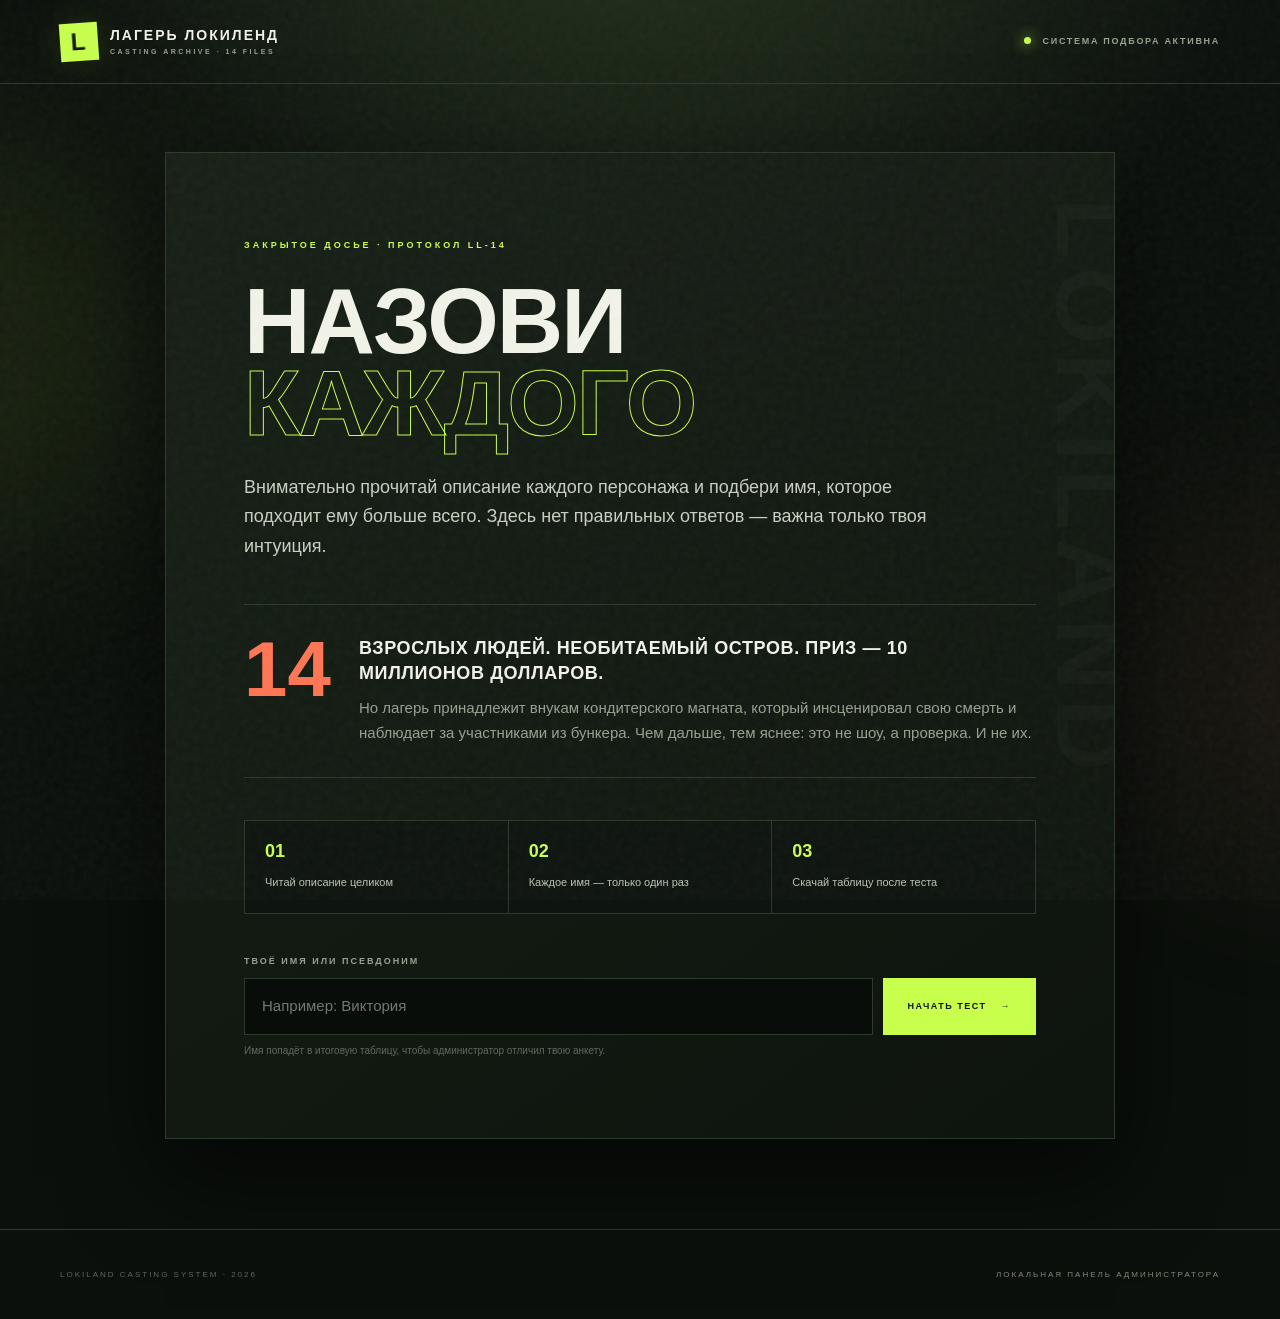
==== index.html @ a1fac917 "Add files via upload" ====
<!doctype html>
<html lang="ru">
<head>
  <meta charset="utf-8">
  <meta name="viewport" content="width=device-width, initial-scale=1">
  <meta name="theme-color" content="#0b100c">
  <meta name="description" content="Тест на подбор имён персонажам реалити-шоу «Лагерь Локиленд».">
  <title>Лагерь Локиленд — подбор имён</title>
  <link rel="stylesheet" href="assets/styles.css">
  <script src="assets/data.js" defer></script>
  <script src="assets/utils.js" defer></script>
  <script src="assets/app.js" defer></script>
</head>
<body>
  <div class="grain" aria-hidden="true"></div>
  <div class="ambient ambient-one" aria-hidden="true"></div>
  <div class="ambient ambient-two" aria-hidden="true"></div>

  <header class="topbar">
    <a class="brand" href="./" aria-label="Лагерь Локиленд — главная">
      <span class="brand-mark">L</span>
      <span>ЛАГЕРЬ ЛОКИЛЕНД<small>CASTING ARCHIVE · 14 FILES</small></span>
    </a>
    <span class="system-status"><i></i> СИСТЕМА ПОДБОРА АКТИВНА</span>
  </header>

  <main id="app" class="site-main">
    <section id="intro" class="panel hero" aria-labelledby="introTitle">
      <span class="eyebrow">ЗАКРЫТОЕ ДОСЬЕ · ПРОТОКОЛ LL-14</span>
      <h1 id="introTitle">Назови<br><em>каждого</em></h1>
      <p class="lead">Внимательно прочитай описание каждого персонажа и подбери имя, которое подходит ему больше всего. Здесь нет правильных ответов — важна только твоя интуиция.</p>

      <div class="story-brief">
        <span class="story-number">14</span>
        <div>
          <b>взрослых людей. Необитаемый остров. Приз — 10 миллионов долларов.</b>
          <p>Но лагерь принадлежит внукам кондитерского магната, который инсценировал свою смерть и наблюдает за участниками из бункера. Чем дальше, тем яснее: это не шоу, а проверка. И не их.</p>
        </div>
      </div>

      <div class="rules" aria-label="Правила теста">
        <div><b>01</b><span>Читай описание целиком</span></div>
        <div><b>02</b><span>Каждое имя — только один раз</span></div>
        <div><b>03</b><span>Скачай таблицу после теста</span></div>
      </div>

      <form id="startForm" class="start-form" novalidate>
        <label for="participantName">ТВОЁ ИМЯ ИЛИ ПСЕВДОНИМ</label>
        <div class="input-row">
          <input id="participantName" name="participantName" minlength="2" maxlength="60" autocomplete="name" placeholder="Например: Виктория" required>
          <button class="button primary" type="submit">НАЧАТЬ ТЕСТ <span>→</span></button>
        </div>
        <small id="nameHint">Имя попадёт в итоговую таблицу, чтобы администратор отличил твою анкету.</small>
      </form>
    </section>

    <section id="quiz" class="quiz hidden" aria-live="polite">
      <div class="progress-meta">
        <span id="progressLabel">ПЕРСОНАЖ 01 / 14</span>
        <span id="progressPercent">0%</span>
      </div>
      <div class="progress-track" role="progressbar" aria-label="Прогресс теста" aria-valuemin="0" aria-valuemax="14" aria-valuenow="0">
        <i id="progressBar"></i>
      </div>

      <article id="characterCard" class="panel character-card"></article>

      <nav class="quiz-nav" aria-label="Навигация по вопросам">
        <button id="prevButton" class="button ghost" type="button">← НАЗАД</button>
        <span id="selectionState">ВЫБЕРИТЕ ИМЯ</span>
        <button id="nextButton" class="button primary" type="button" disabled>ДАЛЕЕ →</button>
      </nav>
    </section>

    <section id="review" class="panel review hidden" aria-labelledby="reviewTitle">
      <span class="eyebrow">ФИНАЛЬНАЯ ПРОВЕРКА</span>
      <div class="section-heading">
        <div>
          <h2 id="reviewTitle">Все совпадения</h2>
          <p>Проверь ответы перед созданием таблицы. Можно вернуться к любому персонажу и заменить имя.</p>
        </div>
        <span class="stamp">14 / 14</span>
      </div>
      <div id="reviewGrid" class="review-grid"></div>
      <div class="review-actions">
        <button id="backToQuizButton" class="button ghost" type="button">← ИЗМЕНИТЬ</button>
        <button id="finishButton" class="button primary" type="button">СОЗДАТЬ ТАБЛИЦУ ↓</button>
      </div>
    </section>

    <section id="success" class="panel success hidden" aria-labelledby="successTitle">
      <div class="success-mark" aria-hidden="true">✓</div>
      <span class="eyebrow">АНКЕТА ГОТОВА</span>
      <h2 id="successTitle">Таблица создана</h2>
      <p>Файл содержит твоё имя и все 14 ответов в одной строке. Отправь его администратору — так результаты разных людей не смешаются.</p>
      <div class="file-ticket">
        <span>ФАЙЛ РЕЗУЛЬТАТА</span>
        <b id="fileName">lokiland-result.csv</b>
      </div>
      <div class="success-actions">
        <button id="downloadAgainButton" class="button primary" type="button">СКАЧАТЬ ЕЩЁ РАЗ ↓</button>
        <button id="restartButton" class="button ghost" type="button">ПРОЙТИ ЗАНОВО</button>
      </div>
      <p class="privacy-note">Если скачивание не началось автоматически, нажми кнопку выше.</p>
    </section>
  </main>

  <footer>
    <span>LOKILAND CASTING SYSTEM · 2026</span>
    <a href="admin.html">ЛОКАЛЬНАЯ ПАНЕЛЬ АДМИНИСТРАТОРА</a>
  </footer>
  <div id="toast" class="toast" role="status" aria-live="polite"></div>
</body>
</html>
---- assets/styles.css ----
@font-face{font-family:LokilandDisplay;src:local("Arial Narrow");font-stretch:condensed;font-weight:700}
:root{--bg:#0b100c;--surface:#121912;--surface-2:#172017;--surface-3:#0e140f;--line:#2d392d;--line-hot:#60773c;--text:#f2f3e9;--muted:#98a290;--faint:#616b5d;--acid:#c8ff4d;--acid-soft:#25341b;--orange:#ff7654;--shadow:0 35px 90px #0009;--display:LokilandDisplay,"Arial Narrow",Impact,sans-serif;--body:Inter,ui-sans-serif,-apple-system,BlinkMacSystemFont,"Segoe UI",sans-serif}
*{box-sizing:border-box}html{scroll-behavior:smooth}body{margin:0;min-width:320px;min-height:100vh;background:radial-gradient(circle at 50% -15%,#26351f 0,transparent 38%),var(--bg);color:var(--text);font:15px/1.65 var(--body);overflow-x:hidden}.grain{position:fixed;inset:0;z-index:20;pointer-events:none;opacity:.045;background-image:url("data:image/svg+xml,%3Csvg viewBox='0 0 160 160' xmlns='http://www.w3.org/2000/svg'%3E%3Cfilter id='n'%3E%3CfeTurbulence type='fractalNoise' baseFrequency='.8' numOctaves='4' stitchTiles='stitch'/%3E%3C/filter%3E%3Crect width='100%25' height='100%25' filter='url(%23n)'/%3E%3C/svg%3E")}.ambient{position:fixed;border-radius:50%;filter:blur(110px);opacity:.08;pointer-events:none}.ambient-one{width:420px;height:420px;left:-240px;top:15%;background:var(--acid)}.ambient-two{width:340px;height:340px;right:-200px;bottom:5%;background:var(--orange)}button,input{font:inherit}.hidden{display:none!important}.visually-hidden{position:absolute!important;width:1px!important;height:1px!important;padding:0!important;margin:-1px!important;overflow:hidden!important;clip:rect(0,0,0,0)!important;white-space:nowrap!important;border:0!important}.topbar{height:84px;border-bottom:1px solid var(--line);display:flex;align-items:center;justify-content:space-between;padding:0 max(22px,calc((100vw - 1160px)/2));position:relative;z-index:2}.brand{display:flex;align-items:center;gap:12px;color:var(--text);text-decoration:none;font:700 14px/1.1 var(--display);letter-spacing:2px}.brand small{display:block;margin-top:5px;color:var(--muted);font:700 7px var(--body);letter-spacing:2.5px}.brand-mark{width:38px;height:38px;background:var(--acid);color:#10150e;display:grid;place-items:center;font:900 24px var(--display);transform:rotate(-4deg);box-shadow:0 0 30px #c8ff4d1c}.system-status,.back-link{font-size:9px;font-weight:800;letter-spacing:1.7px;color:var(--muted);text-decoration:none}.system-status i,.online i{display:inline-block;width:7px;height:7px;margin-right:7px;background:var(--acid);border-radius:50%;box-shadow:0 0 13px var(--acid)}.panel{border:1px solid var(--line);background:linear-gradient(145deg,#182117ed,#0f150fed);box-shadow:var(--shadow)}.site-main{width:min(calc(100% - 32px),950px);margin:68px auto 90px}.hero{padding:clamp(28px,7vw,78px);position:relative;overflow:hidden}.hero:after{content:"LOKILAND";position:absolute;right:-35px;top:45px;color:#fff;font:900 100px var(--display);writing-mode:vertical-rl;opacity:.02;letter-spacing:8px}.eyebrow{color:var(--acid);font-size:9px;font-weight:900;letter-spacing:3px}.hero h1,.admin-heading h1,.review h2,.success h2{font-family:var(--display);font-weight:900;text-transform:uppercase;letter-spacing:-2px}.hero h1{font-size:clamp(52px,9vw,92px);line-height:.89;margin:25px 0 28px}.hero h1 em{font-style:normal;color:transparent;-webkit-text-stroke:1px var(--acid)}.lead{max-width:700px;color:#cad0c2;font-size:18px;line-height:1.65}.story-brief{display:grid;grid-template-columns:90px 1fr;gap:25px;border-block:1px solid var(--line);padding:31px 0;margin:42px 0}.story-number{font:900 78px/.85 var(--display);color:var(--orange)}.story-brief b{font:700 18px/1.4 var(--display);text-transform:uppercase;letter-spacing:.6px}.story-brief p{color:var(--muted);margin:9px 0 0}.rules{display:grid;grid-template-columns:repeat(3,1fr);gap:1px;margin-bottom:40px;border:1px solid var(--line);background:var(--line)}.rules div{background:var(--surface-3);padding:20px}.rules b{display:block;color:var(--acid);font:800 18px var(--display);margin-bottom:7px}.rules span{color:#bcc4b5;font-size:11px;line-height:1.5}.start-form label,.label-editor label{display:block;margin-bottom:9px;color:var(--muted);font-size:9px;font-weight:900;letter-spacing:2px}.input-row,.label-editor-row{display:flex;gap:10px}input{width:100%;min-height:57px;border:1px solid var(--line);border-radius:0;background:#090d0a;color:var(--text);padding:0 17px;outline:none}input:focus-visible,.drop-zone:focus-visible,.button:focus-visible,.name-option:focus-visible,.submission-item:focus-visible,.review-item:focus-visible{outline:2px solid var(--acid);outline-offset:3px}.start-form small,.label-editor small{display:block;margin-top:8px;color:var(--faint);font-size:10px}.button{min-height:54px;border:0;border-radius:0;padding:0 25px;font-size:9px;font-weight:900;letter-spacing:1.5px;cursor:pointer;white-space:nowrap;transition:transform .18s,background .18s,border-color .18s,opacity .18s}.button.primary{background:var(--acid);color:#11170e}.button.primary:hover:not(:disabled){background:#dcff8d;transform:translateY(-2px)}.button.ghost{border:1px solid var(--line);background:transparent;color:#ccd3c4}.button.ghost:hover:not(:disabled){border-color:var(--line-hot);background:var(--surface-2)}.button.danger{border:1px solid #744134;background:transparent;color:var(--orange)}.button:disabled{opacity:.32;cursor:not-allowed}.button span{margin-left:10px}.quiz{max-width:860px;margin:auto}.progress-meta{display:flex;justify-content:space-between;color:var(--muted);font-size:9px;font-weight:900;letter-spacing:2px}.progress-track{height:3px;margin:10px 0 22px;background:var(--line)}.progress-track i{display:block;width:0;height:100%;background:var(--acid);box-shadow:0 0 12px #c8ff4d99;transition:width .35s}.character-card{padding:clamp(25px,5.5vw,58px);position:relative;overflow:hidden}.card-index{position:absolute;right:25px;top:-7px;color:#fff;font:900 125px var(--display);opacity:.025}.character-meta{display:flex;flex-wrap:wrap;gap:9px;margin-bottom:18px}.character-meta span{border:1px solid var(--line);padding:5px 9px;color:var(--muted);font-size:8px;font-weight:900;letter-spacing:1.5px;text-transform:uppercase}.character-meta span:last-child{border-color:#536b34;color:var(--acid)}.character-card h2{max-width:670px;margin:0 0 24px;font:900 clamp(34px,6vw,58px)/.98 var(--display);text-transform:uppercase;letter-spacing:-1px}.character-description{max-width:730px;color:#c1c8b9;font-size:16px;line-height:1.85}.choice-title{display:flex;align-items:center;gap:14px;margin:38px 0 16px;color:var(--muted);font-size:9px;font-weight:900;letter-spacing:2px}.choice-title:after{content:"";height:1px;flex:1;background:var(--line)}.names-grid{display:grid;grid-template-columns:1fr 1fr;gap:8px}.name-option{min-height:70px;display:grid;grid-template-columns:27px minmax(0,1fr) auto;align-items:center;gap:8px;border:1px solid var(--line);background:#0f150f;color:var(--text);padding:10px 15px;text-align:left;cursor:pointer;transition:.18s}.name-option:hover:not(:disabled){border-color:#71864d;background:#171f15}.name-option.selected{border-color:var(--acid);background:#1c2817;box-shadow:inset 3px 0 var(--acid)}.name-option.used{opacity:.28;cursor:not-allowed}.radio{width:15px;height:15px;border:1px solid #596453;border-radius:50%;position:relative}.selected .radio:after{content:"";position:absolute;inset:3px;border-radius:50%;background:var(--acid)}.name-option b{overflow:hidden;text-overflow:ellipsis;font-size:13px}.name-option small{color:#6d7667;font-size:7px;letter-spacing:1.2px}.quiz-nav{display:grid;grid-template-columns:auto 1fr auto;gap:15px;align-items:center;margin-top:18px}.quiz-nav>span{text-align:center;color:#788171;font-size:8px;font-weight:900;letter-spacing:1.5px}.review{padding:clamp(25px,5vw,52px)}.section-heading{display:flex;align-items:flex-start;justify-content:space-between;gap:25px;margin:16px 0 30px}.section-heading h2{font-size:clamp(39px,6vw,62px);line-height:1;margin:0}.section-heading p{max-width:620px;margin:12px 0 0;color:var(--muted)}.stamp{flex:none;border:2px solid var(--orange);padding:9px 12px;color:var(--orange);font:900 17px var(--display);transform:rotate(3deg)}.review-grid{display:grid;grid-template-columns:1fr 1fr;border-top:1px solid var(--line);border-left:1px solid var(--line)}.review-item{min-height:72px;display:grid;grid-template-columns:45px 1fr auto;align-items:center;gap:9px;border:0;border-right:1px solid var(--line);border-bottom:1px solid var(--line);background:#101610;color:var(--text);padding:10px 14px;text-align:left;cursor:pointer}.review-item:hover{background:#192218}.review-item>span{color:var(--acid);font:800 17px var(--display)}.review-item small,.review-item b{display:block}.review-item small{color:var(--muted);font-size:7px;letter-spacing:1.1px}.review-item b{font-size:12px}.review-item i{color:var(--faint);font-style:normal}.review-actions,.success-actions{display:flex;justify-content:flex-end;gap:10px;margin-top:26px}.success{padding:clamp(38px,8vw,80px);text-align:center}.success-mark{width:76px;height:76px;display:grid;place-items:center;margin:0 auto 25px;border:1px solid var(--acid);border-radius:50%;box-shadow:0 0 40px #c8ff4d22;color:var(--acid);font-size:31px}.success h2{font-size:clamp(44px,7vw,70px);line-height:1;margin:18px 0}.success>p{max-width:640px;margin:0 auto;color:var(--muted)}.file-ticket{max-width:570px;display:flex;justify-content:space-between;gap:20px;margin:30px auto 0;border:1px dashed #536149;background:#0c110d;padding:18px;text-align:left}.file-ticket span{color:var(--faint);font-size:8px;font-weight:900;letter-spacing:1.5px}.file-ticket b{overflow-wrap:anywhere;color:var(--acid);font-size:11px}.success-actions{justify-content:center}.success .privacy-note{margin-top:18px;font-size:10px}footer{min-height:90px;display:flex;align-items:center;justify-content:space-between;gap:20px;border-top:1px solid var(--line);padding:0 max(22px,calc((100vw - 1160px)/2));color:#5e685a;font-size:8px;letter-spacing:2px}footer a{color:#818b79;text-decoration:none}.toast{position:fixed;z-index:100;left:50%;bottom:25px;max-width:min(90vw,600px);padding:13px 20px;background:var(--text);box-shadow:0 18px 50px #000;color:#10150e;font-size:12px;font-weight:800;text-align:center;opacity:0;pointer-events:none;transform:translate(-50%,30px);transition:.25s}.toast.show{opacity:1;transform:translate(-50%,0)}
/* Admin */.admin-main{width:min(calc(100% - 32px),1200px);margin:54px auto 90px}.admin-heading{display:flex;align-items:flex-end;justify-content:space-between;gap:30px;margin-bottom:30px}.admin-heading h1{font-size:clamp(49px,7vw,74px);line-height:.95;margin:15px 0 12px}.admin-heading p{max-width:650px;margin:0;color:var(--muted)}.admin-actions{display:flex;flex-wrap:wrap;justify-content:flex-end;gap:8px}.file-button{display:inline-flex;align-items:center;justify-content:center}.file-button input{display:none}.stats{display:grid;grid-template-columns:repeat(3,1fr);margin-bottom:18px;border:1px solid var(--line)}.stats>div{padding:19px 24px;border-right:1px solid var(--line)}.stats>div:last-child{border:0}.stats span{display:block;color:var(--muted);font-size:8px;font-weight:900;letter-spacing:2px}.stats b{font:800 25px var(--display)}.stats .online{color:var(--acid);font-size:16px}.drop-zone{display:grid;grid-template-columns:55px 1fr auto;align-items:center;gap:18px;margin-bottom:18px;border:1px dashed #52614b;background:#111811;padding:22px;cursor:pointer;transition:.18s}.drop-zone.dragging,.drop-zone:hover{border-color:var(--acid);background:#172117}.drop-icon{width:48px;height:48px;display:grid;place-items:center;border:1px solid var(--line-hot);color:var(--acid);font-size:24px}.drop-zone b,.drop-zone span{display:block}.drop-zone b{font:800 15px var(--display);letter-spacing:.5px}.drop-zone span{color:var(--muted);font-size:11px}.admin-toolbar{display:flex;align-items:center;justify-content:space-between;gap:20px;margin:0 0 12px}.admin-toolbar>span{color:var(--faint);font-size:8px;font-weight:900;letter-spacing:1.5px}.search-field{max-width:430px;display:grid;grid-template-columns:30px 1fr;align-items:center;border:1px solid var(--line);background:#0c110d;padding-left:12px}.search-field span{color:var(--muted);font-size:20px}.search-field input{min-height:44px;border:0;background:transparent;padding-left:5px}.admin-grid{display:grid;grid-template-columns:350px minmax(0,1fr);gap:18px;align-items:start}.submission-list{max-height:760px;overflow:auto;border:1px solid var(--line);background:#0f150f}.list-head{height:55px;display:flex;align-items:center;justify-content:space-between;position:sticky;z-index:2;top:0;border-bottom:1px solid var(--line);background:#0f150f;padding:0 17px;color:var(--muted);font-size:8px;font-weight:900;letter-spacing:2px}.list-head button{border:0;background:none;color:var(--orange);font-size:7px;font-weight:900;letter-spacing:1px;cursor:pointer}.submission-item{width:100%;display:grid;grid-template-columns:43px minmax(0,1fr) 15px;align-items:center;gap:8px;border:0;border-bottom:1px solid #263025;background:transparent;color:var(--text);padding:15px;text-align:left;cursor:pointer}.submission-item:hover,.submission-item.active{background:#192118}.submission-item.active{box-shadow:inset 3px 0 var(--acid)}.file-number{color:var(--acid);font:700 12px var(--display)}.submission-item b,.submission-item small{display:block;overflow:hidden;text-overflow:ellipsis;white-space:nowrap}.submission-item b{font-size:12px}.submission-item small{margin-top:2px;color:#6e7768;font-size:8px}.submission-item i{color:var(--faint);font-style:normal}.empty-list{padding:45px 15px;color:var(--muted);font-size:11px;text-align:center}.submission-detail{min-height:480px;padding:30px}.empty-state{min-height:415px;display:flex;flex-direction:column;align-items:center;justify-content:center;color:var(--faint);text-align:center}.empty-symbol{width:58px;height:58px;display:grid;place-items:center;margin-bottom:18px;border:1px solid var(--line);font:800 19px var(--display)}.empty-state b{font:800 20px var(--display)}.empty-state p{margin:4px;color:var(--faint);font-size:10px}.detail-head{display:flex;justify-content:space-between;gap:20px;padding-bottom:20px;border-bottom:1px solid var(--line)}.detail-head h2{margin:6px 0 0;font:800 36px/1 var(--display);text-transform:uppercase}.detail-head p{margin:8px 0 0;color:var(--muted);font-size:9px}.label-editor{margin:24px 0;padding:19px;border:1px solid var(--line);background:#0f150f}.label-editor-row .button{min-height:57px}.answers-table{display:grid;grid-template-columns:1fr 1fr;border-top:1px solid var(--line);border-left:1px solid var(--line)}.answer-row{min-height:76px;display:grid;grid-template-columns:42px 1fr;align-items:center;border-right:1px solid var(--line);border-bottom:1px solid var(--line);padding:10px}.answer-row>span{color:var(--acid);font:800 17px var(--display)}.answer-row p{margin:0}.answer-row small,.answer-row b,.answer-row em{display:block}.answer-row small{color:var(--muted);font-size:7px;letter-spacing:1px}.answer-row b{font-size:12px}.answer-row em{overflow:hidden;text-overflow:ellipsis;white-space:nowrap;color:var(--faint);font-size:8px;font-style:normal}.storage-note{display:grid;grid-template-columns:160px 1fr;gap:20px;margin-top:20px;border-left:3px solid var(--orange);background:#17140f;padding:18px 22px}.storage-note b{color:var(--orange);font-size:9px;letter-spacing:1.4px}.storage-note p{margin:0;color:#a8a89a;font-size:11px}.storage-note strong{color:var(--text)}
@media(max-width:850px){.admin-heading{align-items:flex-start;flex-direction:column}.admin-actions{justify-content:flex-start}.admin-grid{grid-template-columns:310px minmax(0,1fr)}.answers-table{grid-template-columns:1fr}}
@media(max-width:720px){.topbar{height:70px;padding:0 16px}.system-status{font-size:0}.system-status i{margin:0}.back-link{font-size:7px}.site-main,.admin-main{width:min(calc(100% - 20px),950px);margin:28px auto 55px}.hero{padding:29px 20px}.hero h1{font-size:53px}.lead{font-size:15px}.story-brief{grid-template-columns:58px 1fr;gap:14px}.story-number{font-size:55px}.story-brief b{font-size:15px}.story-brief p{font-size:12px}.rules{grid-template-columns:1fr}.rules div{display:grid;grid-template-columns:36px 1fr;align-items:center;padding:13px}.rules b{margin:0}.input-row{display:block}.input-row .button{width:100%;margin-top:8px}.character-card{padding:25px 17px}.character-description{font-size:14px;line-height:1.75}.names-grid{grid-template-columns:1fr}.quiz-nav{grid-template-columns:1fr 1fr}.quiz-nav>span{display:none}.quiz-nav .button{padding:0 12px}.review{padding:28px 17px}.section-heading{display:block}.stamp{display:inline-block;margin-top:18px}.review-grid{grid-template-columns:1fr}.review-actions,.success-actions{flex-direction:column-reverse}.review-actions .button,.success-actions .button{width:100%}.file-ticket{display:block}.file-ticket b{display:block;margin-top:7px}.admin-heading h1{font-size:49px}.admin-actions{display:grid;grid-template-columns:1fr 1fr;width:100%}.admin-actions .button:last-child{grid-column:1/-1}.stats>div{padding:13px}.stats b{font-size:19px}.stats .online{font-size:12px}.drop-zone{grid-template-columns:45px 1fr;padding:16px}.drop-zone .button{grid-column:1/-1;width:100%}.drop-icon{width:42px;height:42px}.admin-grid{grid-template-columns:1fr}.submission-list{max-height:310px}.submission-detail{min-height:400px;padding:18px}.label-editor-row{display:block}.label-editor-row .button{width:100%;margin-top:7px}.storage-note{grid-template-columns:1fr;gap:5px}footer{padding:0 16px;flex-direction:column;justify-content:center;text-align:center}}
@media(max-width:410px){.brand small{display:none}.hero h1{font-size:47px}.character-card h2{font-size:34px}.name-option{grid-template-columns:24px minmax(0,1fr);min-height:67px}.name-option small{display:none}.button{padding-inline:16px}.stats{grid-template-columns:1fr}.stats>div{border-right:0;border-bottom:1px solid var(--line)}.stats>div:last-child{border:0}.admin-actions{grid-template-columns:1fr}.admin-actions .button:last-child{grid-column:auto}.admin-toolbar{align-items:flex-start;flex-direction:column}.search-field{width:100%}}
@media(prefers-reduced-motion:reduce){*{scroll-behavior:auto!important;transition:none!important}}
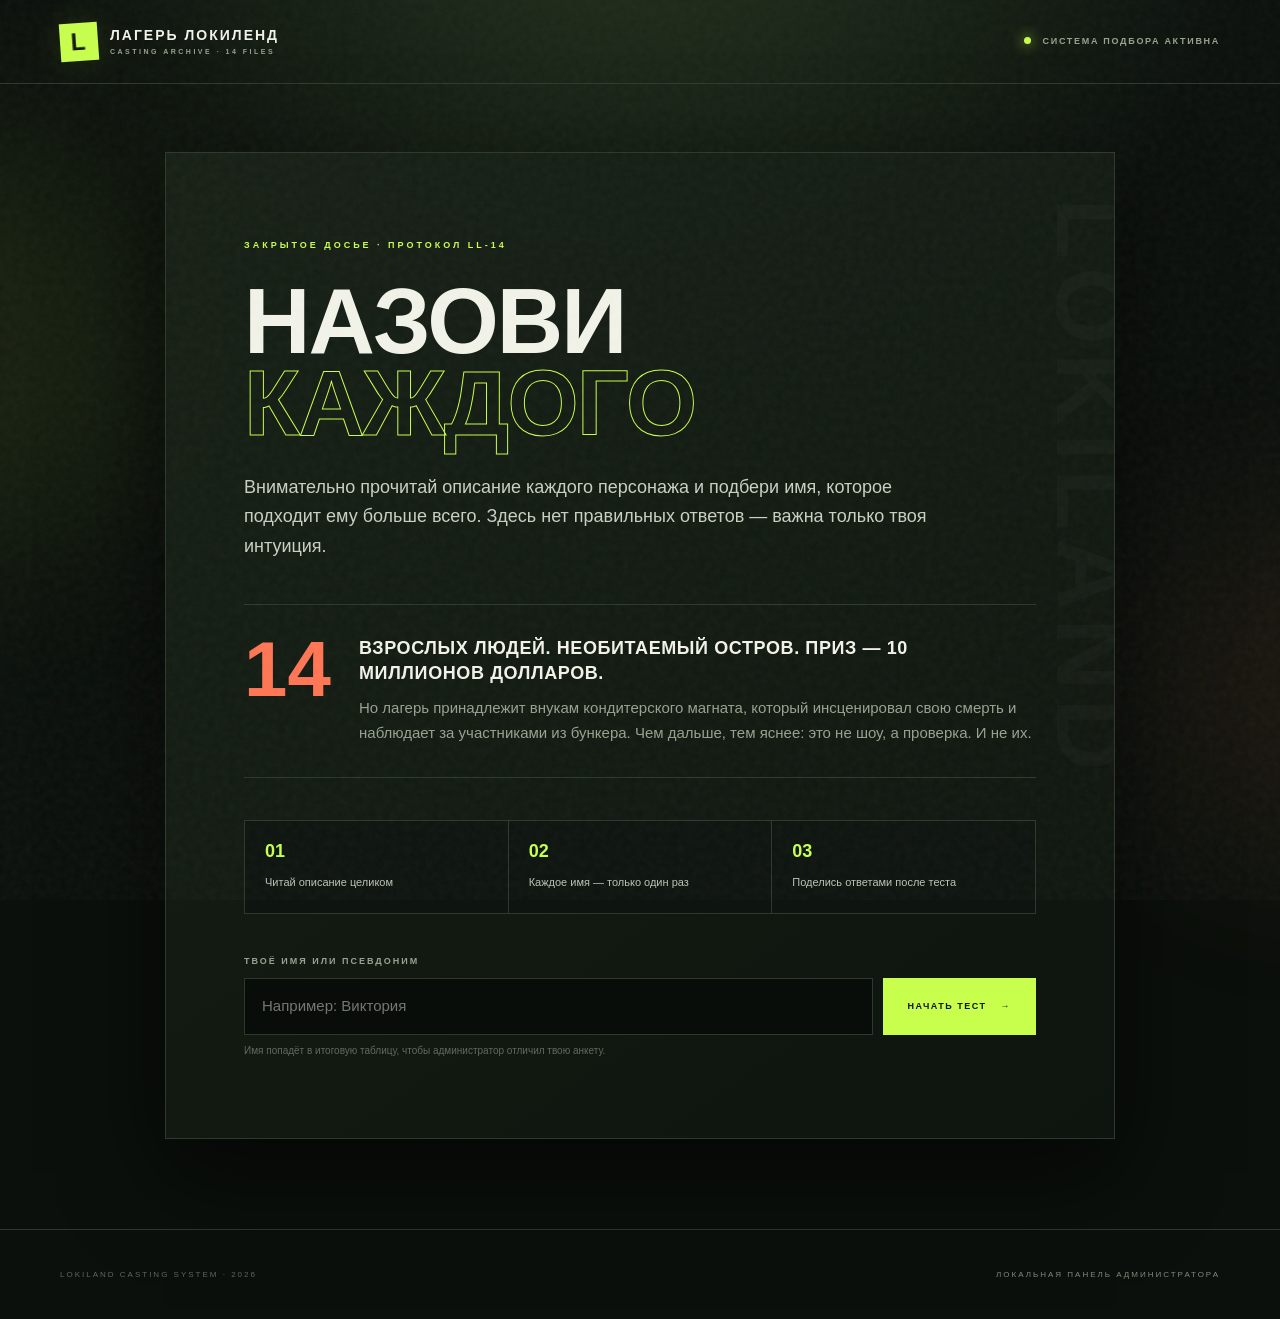
==== commit e9d58894: "Add files via upload" ====
--- a/index.html
+++ b/index.html
@@ -41,7 +41,7 @@
       <div class="rules" aria-label="Правила теста">
         <div><b>01</b><span>Читай описание целиком</span></div>
         <div><b>02</b><span>Каждое имя — только один раз</span></div>
-        <div><b>03</b><span>Скачай таблицу после теста</span></div>
+        <div><b>03</b><span>Поделись ответами после теста</span></div>
       </div>
 
       <form id="startForm" class="start-form" novalidate>
@@ -77,31 +77,32 @@
       <div class="section-heading">
         <div>
           <h2 id="reviewTitle">Все совпадения</h2>
-          <p>Проверь ответы перед созданием таблицы. Можно вернуться к любому персонажу и заменить имя.</p>
+          <p>Проверь ответы перед отправкой. Можно вернуться к любому персонажу и заменить имя.</p>
         </div>
         <span class="stamp">14 / 14</span>
       </div>
       <div id="reviewGrid" class="review-grid"></div>
       <div class="review-actions">
         <button id="backToQuizButton" class="button ghost" type="button">← ИЗМЕНИТЬ</button>
-        <button id="finishButton" class="button primary" type="button">СОЗДАТЬ ТАБЛИЦУ ↓</button>
+        <button id="finishButton" class="button primary" type="button">ПОДГОТОВИТЬ ОТВЕТЫ →</button>
       </div>
     </section>
 
     <section id="success" class="panel success hidden" aria-labelledby="successTitle">
       <div class="success-mark" aria-hidden="true">✓</div>
       <span class="eyebrow">АНКЕТА ГОТОВА</span>
-      <h2 id="successTitle">Таблица создана</h2>
-      <p>Файл содержит твоё имя и все 14 ответов в одной строке. Отправь его администратору — так результаты разных людей не смешаются.</p>
+      <h2 id="successTitle">Ответы готовы</h2>
+      <p>Нажми «Поделиться» и выбери Telegram, WhatsApp или другое приложение. В сообщение попадут твоё имя и все 14 ответов.</p>
       <div class="file-ticket">
         <span>ФАЙЛ РЕЗУЛЬТАТА</span>
         <b id="fileName">lokiland-result.csv</b>
       </div>
       <div class="success-actions">
-        <button id="downloadAgainButton" class="button primary" type="button">СКАЧАТЬ ЕЩЁ РАЗ ↓</button>
+        <button id="shareButton" class="button primary share-button" type="button">ПОДЕЛИТЬСЯ ↗</button>
+        <button id="downloadAgainButton" class="button ghost" type="button">СКАЧАТЬ CSV ↓</button>
         <button id="restartButton" class="button ghost" type="button">ПРОЙТИ ЗАНОВО</button>
       </div>
-      <p class="privacy-note">Если скачивание не началось автоматически, нажми кнопку выше.</p>
+      <p class="privacy-note">Если меню отправки не поддерживается, ответы будут скопированы — останется вставить их в сообщение.</p>
     </section>
   </main>
 
--- a/assets/styles.css
+++ b/assets/styles.css
@@ -1,8 +1,8 @@
 @font-face{font-family:LokilandDisplay;src:local("Arial Narrow");font-stretch:condensed;font-weight:700}
 :root{--bg:#0b100c;--surface:#121912;--surface-2:#172017;--surface-3:#0e140f;--line:#2d392d;--line-hot:#60773c;--text:#f2f3e9;--muted:#98a290;--faint:#616b5d;--acid:#c8ff4d;--acid-soft:#25341b;--orange:#ff7654;--shadow:0 35px 90px #0009;--display:LokilandDisplay,"Arial Narrow",Impact,sans-serif;--body:Inter,ui-sans-serif,-apple-system,BlinkMacSystemFont,"Segoe UI",sans-serif}
-*{box-sizing:border-box}html{scroll-behavior:smooth}body{margin:0;min-width:320px;min-height:100vh;background:radial-gradient(circle at 50% -15%,#26351f 0,transparent 38%),var(--bg);color:var(--text);font:15px/1.65 var(--body);overflow-x:hidden}.grain{position:fixed;inset:0;z-index:20;pointer-events:none;opacity:.045;background-image:url("data:image/svg+xml,%3Csvg viewBox='0 0 160 160' xmlns='http://www.w3.org/2000/svg'%3E%3Cfilter id='n'%3E%3CfeTurbulence type='fractalNoise' baseFrequency='.8' numOctaves='4' stitchTiles='stitch'/%3E%3C/filter%3E%3Crect width='100%25' height='100%25' filter='url(%23n)'/%3E%3C/svg%3E")}.ambient{position:fixed;border-radius:50%;filter:blur(110px);opacity:.08;pointer-events:none}.ambient-one{width:420px;height:420px;left:-240px;top:15%;background:var(--acid)}.ambient-two{width:340px;height:340px;right:-200px;bottom:5%;background:var(--orange)}button,input{font:inherit}.hidden{display:none!important}.visually-hidden{position:absolute!important;width:1px!important;height:1px!important;padding:0!important;margin:-1px!important;overflow:hidden!important;clip:rect(0,0,0,0)!important;white-space:nowrap!important;border:0!important}.topbar{height:84px;border-bottom:1px solid var(--line);display:flex;align-items:center;justify-content:space-between;padding:0 max(22px,calc((100vw - 1160px)/2));position:relative;z-index:2}.brand{display:flex;align-items:center;gap:12px;color:var(--text);text-decoration:none;font:700 14px/1.1 var(--display);letter-spacing:2px}.brand small{display:block;margin-top:5px;color:var(--muted);font:700 7px var(--body);letter-spacing:2.5px}.brand-mark{width:38px;height:38px;background:var(--acid);color:#10150e;display:grid;place-items:center;font:900 24px var(--display);transform:rotate(-4deg);box-shadow:0 0 30px #c8ff4d1c}.system-status,.back-link{font-size:9px;font-weight:800;letter-spacing:1.7px;color:var(--muted);text-decoration:none}.system-status i,.online i{display:inline-block;width:7px;height:7px;margin-right:7px;background:var(--acid);border-radius:50%;box-shadow:0 0 13px var(--acid)}.panel{border:1px solid var(--line);background:linear-gradient(145deg,#182117ed,#0f150fed);box-shadow:var(--shadow)}.site-main{width:min(calc(100% - 32px),950px);margin:68px auto 90px}.hero{padding:clamp(28px,7vw,78px);position:relative;overflow:hidden}.hero:after{content:"LOKILAND";position:absolute;right:-35px;top:45px;color:#fff;font:900 100px var(--display);writing-mode:vertical-rl;opacity:.02;letter-spacing:8px}.eyebrow{color:var(--acid);font-size:9px;font-weight:900;letter-spacing:3px}.hero h1,.admin-heading h1,.review h2,.success h2{font-family:var(--display);font-weight:900;text-transform:uppercase;letter-spacing:-2px}.hero h1{font-size:clamp(52px,9vw,92px);line-height:.89;margin:25px 0 28px}.hero h1 em{font-style:normal;color:transparent;-webkit-text-stroke:1px var(--acid)}.lead{max-width:700px;color:#cad0c2;font-size:18px;line-height:1.65}.story-brief{display:grid;grid-template-columns:90px 1fr;gap:25px;border-block:1px solid var(--line);padding:31px 0;margin:42px 0}.story-number{font:900 78px/.85 var(--display);color:var(--orange)}.story-brief b{font:700 18px/1.4 var(--display);text-transform:uppercase;letter-spacing:.6px}.story-brief p{color:var(--muted);margin:9px 0 0}.rules{display:grid;grid-template-columns:repeat(3,1fr);gap:1px;margin-bottom:40px;border:1px solid var(--line);background:var(--line)}.rules div{background:var(--surface-3);padding:20px}.rules b{display:block;color:var(--acid);font:800 18px var(--display);margin-bottom:7px}.rules span{color:#bcc4b5;font-size:11px;line-height:1.5}.start-form label,.label-editor label{display:block;margin-bottom:9px;color:var(--muted);font-size:9px;font-weight:900;letter-spacing:2px}.input-row,.label-editor-row{display:flex;gap:10px}input{width:100%;min-height:57px;border:1px solid var(--line);border-radius:0;background:#090d0a;color:var(--text);padding:0 17px;outline:none}input:focus-visible,.drop-zone:focus-visible,.button:focus-visible,.name-option:focus-visible,.submission-item:focus-visible,.review-item:focus-visible{outline:2px solid var(--acid);outline-offset:3px}.start-form small,.label-editor small{display:block;margin-top:8px;color:var(--faint);font-size:10px}.button{min-height:54px;border:0;border-radius:0;padding:0 25px;font-size:9px;font-weight:900;letter-spacing:1.5px;cursor:pointer;white-space:nowrap;transition:transform .18s,background .18s,border-color .18s,opacity .18s}.button.primary{background:var(--acid);color:#11170e}.button.primary:hover:not(:disabled){background:#dcff8d;transform:translateY(-2px)}.button.ghost{border:1px solid var(--line);background:transparent;color:#ccd3c4}.button.ghost:hover:not(:disabled){border-color:var(--line-hot);background:var(--surface-2)}.button.danger{border:1px solid #744134;background:transparent;color:var(--orange)}.button:disabled{opacity:.32;cursor:not-allowed}.button span{margin-left:10px}.quiz{max-width:860px;margin:auto}.progress-meta{display:flex;justify-content:space-between;color:var(--muted);font-size:9px;font-weight:900;letter-spacing:2px}.progress-track{height:3px;margin:10px 0 22px;background:var(--line)}.progress-track i{display:block;width:0;height:100%;background:var(--acid);box-shadow:0 0 12px #c8ff4d99;transition:width .35s}.character-card{padding:clamp(25px,5.5vw,58px);position:relative;overflow:hidden}.card-index{position:absolute;right:25px;top:-7px;color:#fff;font:900 125px var(--display);opacity:.025}.character-meta{display:flex;flex-wrap:wrap;gap:9px;margin-bottom:18px}.character-meta span{border:1px solid var(--line);padding:5px 9px;color:var(--muted);font-size:8px;font-weight:900;letter-spacing:1.5px;text-transform:uppercase}.character-meta span:last-child{border-color:#536b34;color:var(--acid)}.character-card h2{max-width:670px;margin:0 0 24px;font:900 clamp(34px,6vw,58px)/.98 var(--display);text-transform:uppercase;letter-spacing:-1px}.character-description{max-width:730px;color:#c1c8b9;font-size:16px;line-height:1.85}.choice-title{display:flex;align-items:center;gap:14px;margin:38px 0 16px;color:var(--muted);font-size:9px;font-weight:900;letter-spacing:2px}.choice-title:after{content:"";height:1px;flex:1;background:var(--line)}.names-grid{display:grid;grid-template-columns:1fr 1fr;gap:8px}.name-option{min-height:70px;display:grid;grid-template-columns:27px minmax(0,1fr) auto;align-items:center;gap:8px;border:1px solid var(--line);background:#0f150f;color:var(--text);padding:10px 15px;text-align:left;cursor:pointer;transition:.18s}.name-option:hover:not(:disabled){border-color:#71864d;background:#171f15}.name-option.selected{border-color:var(--acid);background:#1c2817;box-shadow:inset 3px 0 var(--acid)}.name-option.used{opacity:.28;cursor:not-allowed}.radio{width:15px;height:15px;border:1px solid #596453;border-radius:50%;position:relative}.selected .radio:after{content:"";position:absolute;inset:3px;border-radius:50%;background:var(--acid)}.name-option b{overflow:hidden;text-overflow:ellipsis;font-size:13px}.name-option small{color:#6d7667;font-size:7px;letter-spacing:1.2px}.quiz-nav{display:grid;grid-template-columns:auto 1fr auto;gap:15px;align-items:center;margin-top:18px}.quiz-nav>span{text-align:center;color:#788171;font-size:8px;font-weight:900;letter-spacing:1.5px}.review{padding:clamp(25px,5vw,52px)}.section-heading{display:flex;align-items:flex-start;justify-content:space-between;gap:25px;margin:16px 0 30px}.section-heading h2{font-size:clamp(39px,6vw,62px);line-height:1;margin:0}.section-heading p{max-width:620px;margin:12px 0 0;color:var(--muted)}.stamp{flex:none;border:2px solid var(--orange);padding:9px 12px;color:var(--orange);font:900 17px var(--display);transform:rotate(3deg)}.review-grid{display:grid;grid-template-columns:1fr 1fr;border-top:1px solid var(--line);border-left:1px solid var(--line)}.review-item{min-height:72px;display:grid;grid-template-columns:45px 1fr auto;align-items:center;gap:9px;border:0;border-right:1px solid var(--line);border-bottom:1px solid var(--line);background:#101610;color:var(--text);padding:10px 14px;text-align:left;cursor:pointer}.review-item:hover{background:#192218}.review-item>span{color:var(--acid);font:800 17px var(--display)}.review-item small,.review-item b{display:block}.review-item small{color:var(--muted);font-size:7px;letter-spacing:1.1px}.review-item b{font-size:12px}.review-item i{color:var(--faint);font-style:normal}.review-actions,.success-actions{display:flex;justify-content:flex-end;gap:10px;margin-top:26px}.success{padding:clamp(38px,8vw,80px);text-align:center}.success-mark{width:76px;height:76px;display:grid;place-items:center;margin:0 auto 25px;border:1px solid var(--acid);border-radius:50%;box-shadow:0 0 40px #c8ff4d22;color:var(--acid);font-size:31px}.success h2{font-size:clamp(44px,7vw,70px);line-height:1;margin:18px 0}.success>p{max-width:640px;margin:0 auto;color:var(--muted)}.file-ticket{max-width:570px;display:flex;justify-content:space-between;gap:20px;margin:30px auto 0;border:1px dashed #536149;background:#0c110d;padding:18px;text-align:left}.file-ticket span{color:var(--faint);font-size:8px;font-weight:900;letter-spacing:1.5px}.file-ticket b{overflow-wrap:anywhere;color:var(--acid);font-size:11px}.success-actions{justify-content:center}.success .privacy-note{margin-top:18px;font-size:10px}footer{min-height:90px;display:flex;align-items:center;justify-content:space-between;gap:20px;border-top:1px solid var(--line);padding:0 max(22px,calc((100vw - 1160px)/2));color:#5e685a;font-size:8px;letter-spacing:2px}footer a{color:#818b79;text-decoration:none}.toast{position:fixed;z-index:100;left:50%;bottom:25px;max-width:min(90vw,600px);padding:13px 20px;background:var(--text);box-shadow:0 18px 50px #000;color:#10150e;font-size:12px;font-weight:800;text-align:center;opacity:0;pointer-events:none;transform:translate(-50%,30px);transition:.25s}.toast.show{opacity:1;transform:translate(-50%,0)}
+*{box-sizing:border-box}html{scroll-behavior:smooth}body{margin:0;min-width:320px;min-height:100vh;background:radial-gradient(circle at 50% -15%,#26351f 0,transparent 38%),var(--bg);color:var(--text);font:15px/1.65 var(--body);overflow-x:hidden}.grain{position:fixed;inset:0;z-index:20;pointer-events:none;opacity:.045;background-image:url("data:image/svg+xml,%3Csvg viewBox='0 0 160 160' xmlns='http://www.w3.org/2000/svg'%3E%3Cfilter id='n'%3E%3CfeTurbulence type='fractalNoise' baseFrequency='.8' numOctaves='4' stitchTiles='stitch'/%3E%3C/filter%3E%3Crect width='100%25' height='100%25' filter='url(%23n)'/%3E%3C/svg%3E")}.ambient{position:fixed;border-radius:50%;filter:blur(110px);opacity:.08;pointer-events:none}.ambient-one{width:420px;height:420px;left:-240px;top:15%;background:var(--acid)}.ambient-two{width:340px;height:340px;right:-200px;bottom:5%;background:var(--orange)}button,input{font:inherit}.hidden{display:none!important}.visually-hidden{position:absolute!important;width:1px!important;height:1px!important;padding:0!important;margin:-1px!important;overflow:hidden!important;clip:rect(0,0,0,0)!important;white-space:nowrap!important;border:0!important}.topbar{height:84px;border-bottom:1px solid var(--line);display:flex;align-items:center;justify-content:space-between;padding:0 max(22px,calc((100vw - 1160px)/2));position:relative;z-index:2}.brand{display:flex;align-items:center;gap:12px;color:var(--text);text-decoration:none;font:700 14px/1.1 var(--display);letter-spacing:2px}.brand small{display:block;margin-top:5px;color:var(--muted);font:700 7px var(--body);letter-spacing:2.5px}.brand-mark{width:38px;height:38px;background:var(--acid);color:#10150e;display:grid;place-items:center;font:900 24px var(--display);transform:rotate(-4deg);box-shadow:0 0 30px #c8ff4d1c}.system-status,.back-link{font-size:9px;font-weight:800;letter-spacing:1.7px;color:var(--muted);text-decoration:none}.system-status i,.online i{display:inline-block;width:7px;height:7px;margin-right:7px;background:var(--acid);border-radius:50%;box-shadow:0 0 13px var(--acid)}.panel{border:1px solid var(--line);background:linear-gradient(145deg,#182117ed,#0f150fed);box-shadow:var(--shadow)}.site-main{width:min(calc(100% - 32px),950px);margin:68px auto 90px}.hero{padding:clamp(28px,7vw,78px);position:relative;overflow:hidden}.hero:after{content:"LOKILAND";position:absolute;right:-35px;top:45px;color:#fff;font:900 100px var(--display);writing-mode:vertical-rl;opacity:.02;letter-spacing:8px}.eyebrow{color:var(--acid);font-size:9px;font-weight:900;letter-spacing:3px}.hero h1,.admin-heading h1,.review h2,.success h2{font-family:var(--display);font-weight:900;text-transform:uppercase;letter-spacing:-2px}.hero h1{font-size:clamp(52px,9vw,92px);line-height:.89;margin:25px 0 28px}.hero h1 em{font-style:normal;color:transparent;-webkit-text-stroke:1px var(--acid)}.lead{max-width:700px;color:#cad0c2;font-size:18px;line-height:1.65}.story-brief{display:grid;grid-template-columns:90px 1fr;gap:25px;border-block:1px solid var(--line);padding:31px 0;margin:42px 0}.story-number{font:900 78px/.85 var(--display);color:var(--orange)}.story-brief b{font:700 18px/1.4 var(--display);text-transform:uppercase;letter-spacing:.6px}.story-brief p{color:var(--muted);margin:9px 0 0}.rules{display:grid;grid-template-columns:repeat(3,1fr);gap:1px;margin-bottom:40px;border:1px solid var(--line);background:var(--line)}.rules div{background:var(--surface-3);padding:20px}.rules b{display:block;color:var(--acid);font:800 18px var(--display);margin-bottom:7px}.rules span{color:#bcc4b5;font-size:11px;line-height:1.5}.start-form label,.label-editor label{display:block;margin-bottom:9px;color:var(--muted);font-size:9px;font-weight:900;letter-spacing:2px}.input-row,.label-editor-row{display:flex;gap:10px}input{width:100%;min-height:57px;border:1px solid var(--line);border-radius:0;background:#090d0a;color:var(--text);padding:0 17px;outline:none}input:focus-visible,.drop-zone:focus-visible,.button:focus-visible,.name-option:focus-visible,.submission-item:focus-visible,.review-item:focus-visible{outline:2px solid var(--acid);outline-offset:3px}.start-form small,.label-editor small{display:block;margin-top:8px;color:var(--faint);font-size:10px}.button{min-height:54px;border:0;border-radius:0;padding:0 25px;font-size:9px;font-weight:900;letter-spacing:1.5px;cursor:pointer;white-space:nowrap;transition:transform .18s,background .18s,border-color .18s,opacity .18s}.button.primary{background:var(--acid);color:#11170e}.button.primary:hover:not(:disabled){background:#dcff8d;transform:translateY(-2px)}.button.ghost{border:1px solid var(--line);background:transparent;color:#ccd3c4}.button.ghost:hover:not(:disabled){border-color:var(--line-hot);background:var(--surface-2)}.button.danger{border:1px solid #744134;background:transparent;color:var(--orange)}.button:disabled{opacity:.32;cursor:not-allowed}.button span{margin-left:10px}.quiz{max-width:860px;margin:auto}.progress-meta{display:flex;justify-content:space-between;color:var(--muted);font-size:9px;font-weight:900;letter-spacing:2px}.progress-track{height:3px;margin:10px 0 22px;background:var(--line)}.progress-track i{display:block;width:0;height:100%;background:var(--acid);box-shadow:0 0 12px #c8ff4d99;transition:width .35s}.character-card{padding:clamp(25px,5.5vw,58px);position:relative;overflow:hidden}.card-index{position:absolute;right:25px;top:-7px;color:#fff;font:900 125px var(--display);opacity:.025}.character-meta{display:flex;flex-wrap:wrap;gap:9px;margin-bottom:18px}.character-meta span{border:1px solid var(--line);padding:5px 9px;color:var(--muted);font-size:8px;font-weight:900;letter-spacing:1.5px;text-transform:uppercase}.character-meta span:last-child{border-color:#536b34;color:var(--acid)}.character-card h2{max-width:670px;margin:0 0 24px;font:900 clamp(34px,6vw,58px)/.98 var(--display);text-transform:uppercase;letter-spacing:-1px}.character-description{max-width:730px;color:#c1c8b9;font-size:16px;line-height:1.85}.choice-title{display:flex;align-items:center;gap:14px;margin:38px 0 16px;color:var(--muted);font-size:9px;font-weight:900;letter-spacing:2px}.choice-title:after{content:"";height:1px;flex:1;background:var(--line)}.name-groups{display:grid;gap:22px}.name-group{min-width:0}.name-group-title{display:flex;align-items:center;justify-content:space-between;gap:12px;margin-bottom:9px;color:var(--text);font:800 11px var(--display);letter-spacing:1.3px}.name-group-title:after{content:"";height:1px;flex:1;background:var(--line)}.name-group-title small{order:3;color:var(--faint);font:800 7px var(--body);letter-spacing:1.2px;white-space:nowrap}.names-grid{display:grid;grid-template-columns:1fr 1fr;gap:8px}.name-option{min-height:70px;display:grid;grid-template-columns:27px minmax(0,1fr) auto;align-items:center;gap:8px;border:1px solid var(--line);background:#0f150f;color:var(--text);padding:10px 15px;text-align:left;cursor:pointer;transition:.18s}.name-option:hover:not(:disabled){border-color:#71864d;background:#171f15}.name-option.selected{border-color:var(--acid);background:#1c2817;box-shadow:inset 3px 0 var(--acid)}.name-option.used{opacity:.28;cursor:not-allowed}.radio{width:15px;height:15px;border:1px solid #596453;border-radius:50%;position:relative}.selected .radio:after{content:"";position:absolute;inset:3px;border-radius:50%;background:var(--acid)}.name-option b{overflow:hidden;text-overflow:ellipsis;font-size:13px}.name-option small{color:#6d7667;font-size:7px;letter-spacing:1.2px}.quiz-nav{display:grid;grid-template-columns:auto 1fr auto;gap:15px;align-items:center;margin-top:18px}.quiz-nav>span{text-align:center;color:#788171;font-size:8px;font-weight:900;letter-spacing:1.5px}.review{padding:clamp(25px,5vw,52px)}.section-heading{display:flex;align-items:flex-start;justify-content:space-between;gap:25px;margin:16px 0 30px}.section-heading h2{font-size:clamp(39px,6vw,62px);line-height:1;margin:0}.section-heading p{max-width:620px;margin:12px 0 0;color:var(--muted)}.stamp{flex:none;border:2px solid var(--orange);padding:9px 12px;color:var(--orange);font:900 17px var(--display);transform:rotate(3deg)}.review-grid{display:grid;grid-template-columns:1fr 1fr;border-top:1px solid var(--line);border-left:1px solid var(--line)}.review-item{min-height:72px;display:grid;grid-template-columns:45px 1fr auto;align-items:center;gap:9px;border:0;border-right:1px solid var(--line);border-bottom:1px solid var(--line);background:#101610;color:var(--text);padding:10px 14px;text-align:left;cursor:pointer}.review-item:hover{background:#192218}.review-item>span{color:var(--acid);font:800 17px var(--display)}.review-item small,.review-item b{display:block}.review-item small{color:var(--muted);font-size:7px;letter-spacing:1.1px}.review-item b{font-size:12px}.review-item i{color:var(--faint);font-style:normal}.review-actions,.success-actions{display:flex;justify-content:flex-end;gap:10px;margin-top:26px}.success{padding:clamp(38px,8vw,80px);text-align:center}.success-mark{width:76px;height:76px;display:grid;place-items:center;margin:0 auto 25px;border:1px solid var(--acid);border-radius:50%;box-shadow:0 0 40px #c8ff4d22;color:var(--acid);font-size:31px}.success h2{font-size:clamp(44px,7vw,70px);line-height:1;margin:18px 0}.success>p{max-width:640px;margin:0 auto;color:var(--muted)}.file-ticket{max-width:570px;display:flex;justify-content:space-between;gap:20px;margin:30px auto 0;border:1px dashed #536149;background:#0c110d;padding:18px;text-align:left}.file-ticket span{color:var(--faint);font-size:8px;font-weight:900;letter-spacing:1.5px}.file-ticket b{overflow-wrap:anywhere;color:var(--acid);font-size:11px}.success-actions{justify-content:center;flex-wrap:wrap}.success-actions .share-button{min-width:180px}.success .privacy-note{margin-top:18px;font-size:10px}footer{min-height:90px;display:flex;align-items:center;justify-content:space-between;gap:20px;border-top:1px solid var(--line);padding:0 max(22px,calc((100vw - 1160px)/2));color:#5e685a;font-size:8px;letter-spacing:2px}footer a{color:#818b79;text-decoration:none}.toast{position:fixed;z-index:100;left:50%;bottom:25px;max-width:min(90vw,600px);padding:13px 20px;background:var(--text);box-shadow:0 18px 50px #000;color:#10150e;font-size:12px;font-weight:800;text-align:center;opacity:0;pointer-events:none;transform:translate(-50%,30px);transition:.25s}.toast.show{opacity:1;transform:translate(-50%,0)}
 /* Admin */.admin-main{width:min(calc(100% - 32px),1200px);margin:54px auto 90px}.admin-heading{display:flex;align-items:flex-end;justify-content:space-between;gap:30px;margin-bottom:30px}.admin-heading h1{font-size:clamp(49px,7vw,74px);line-height:.95;margin:15px 0 12px}.admin-heading p{max-width:650px;margin:0;color:var(--muted)}.admin-actions{display:flex;flex-wrap:wrap;justify-content:flex-end;gap:8px}.file-button{display:inline-flex;align-items:center;justify-content:center}.file-button input{display:none}.stats{display:grid;grid-template-columns:repeat(3,1fr);margin-bottom:18px;border:1px solid var(--line)}.stats>div{padding:19px 24px;border-right:1px solid var(--line)}.stats>div:last-child{border:0}.stats span{display:block;color:var(--muted);font-size:8px;font-weight:900;letter-spacing:2px}.stats b{font:800 25px var(--display)}.stats .online{color:var(--acid);font-size:16px}.drop-zone{display:grid;grid-template-columns:55px 1fr auto;align-items:center;gap:18px;margin-bottom:18px;border:1px dashed #52614b;background:#111811;padding:22px;cursor:pointer;transition:.18s}.drop-zone.dragging,.drop-zone:hover{border-color:var(--acid);background:#172117}.drop-icon{width:48px;height:48px;display:grid;place-items:center;border:1px solid var(--line-hot);color:var(--acid);font-size:24px}.drop-zone b,.drop-zone span{display:block}.drop-zone b{font:800 15px var(--display);letter-spacing:.5px}.drop-zone span{color:var(--muted);font-size:11px}.admin-toolbar{display:flex;align-items:center;justify-content:space-between;gap:20px;margin:0 0 12px}.admin-toolbar>span{color:var(--faint);font-size:8px;font-weight:900;letter-spacing:1.5px}.search-field{max-width:430px;display:grid;grid-template-columns:30px 1fr;align-items:center;border:1px solid var(--line);background:#0c110d;padding-left:12px}.search-field span{color:var(--muted);font-size:20px}.search-field input{min-height:44px;border:0;background:transparent;padding-left:5px}.admin-grid{display:grid;grid-template-columns:350px minmax(0,1fr);gap:18px;align-items:start}.submission-list{max-height:760px;overflow:auto;border:1px solid var(--line);background:#0f150f}.list-head{height:55px;display:flex;align-items:center;justify-content:space-between;position:sticky;z-index:2;top:0;border-bottom:1px solid var(--line);background:#0f150f;padding:0 17px;color:var(--muted);font-size:8px;font-weight:900;letter-spacing:2px}.list-head button{border:0;background:none;color:var(--orange);font-size:7px;font-weight:900;letter-spacing:1px;cursor:pointer}.submission-item{width:100%;display:grid;grid-template-columns:43px minmax(0,1fr) 15px;align-items:center;gap:8px;border:0;border-bottom:1px solid #263025;background:transparent;color:var(--text);padding:15px;text-align:left;cursor:pointer}.submission-item:hover,.submission-item.active{background:#192118}.submission-item.active{box-shadow:inset 3px 0 var(--acid)}.file-number{color:var(--acid);font:700 12px var(--display)}.submission-item b,.submission-item small{display:block;overflow:hidden;text-overflow:ellipsis;white-space:nowrap}.submission-item b{font-size:12px}.submission-item small{margin-top:2px;color:#6e7768;font-size:8px}.submission-item i{color:var(--faint);font-style:normal}.empty-list{padding:45px 15px;color:var(--muted);font-size:11px;text-align:center}.submission-detail{min-height:480px;padding:30px}.empty-state{min-height:415px;display:flex;flex-direction:column;align-items:center;justify-content:center;color:var(--faint);text-align:center}.empty-symbol{width:58px;height:58px;display:grid;place-items:center;margin-bottom:18px;border:1px solid var(--line);font:800 19px var(--display)}.empty-state b{font:800 20px var(--display)}.empty-state p{margin:4px;color:var(--faint);font-size:10px}.detail-head{display:flex;justify-content:space-between;gap:20px;padding-bottom:20px;border-bottom:1px solid var(--line)}.detail-head h2{margin:6px 0 0;font:800 36px/1 var(--display);text-transform:uppercase}.detail-head p{margin:8px 0 0;color:var(--muted);font-size:9px}.label-editor{margin:24px 0;padding:19px;border:1px solid var(--line);background:#0f150f}.label-editor-row .button{min-height:57px}.answers-table{display:grid;grid-template-columns:1fr 1fr;border-top:1px solid var(--line);border-left:1px solid var(--line)}.answer-row{min-height:76px;display:grid;grid-template-columns:42px 1fr;align-items:center;border-right:1px solid var(--line);border-bottom:1px solid var(--line);padding:10px}.answer-row>span{color:var(--acid);font:800 17px var(--display)}.answer-row p{margin:0}.answer-row small,.answer-row b,.answer-row em{display:block}.answer-row small{color:var(--muted);font-size:7px;letter-spacing:1px}.answer-row b{font-size:12px}.answer-row em{overflow:hidden;text-overflow:ellipsis;white-space:nowrap;color:var(--faint);font-size:8px;font-style:normal}.storage-note{display:grid;grid-template-columns:160px 1fr;gap:20px;margin-top:20px;border-left:3px solid var(--orange);background:#17140f;padding:18px 22px}.storage-note b{color:var(--orange);font-size:9px;letter-spacing:1.4px}.storage-note p{margin:0;color:#a8a89a;font-size:11px}.storage-note strong{color:var(--text)}
 @media(max-width:850px){.admin-heading{align-items:flex-start;flex-direction:column}.admin-actions{justify-content:flex-start}.admin-grid{grid-template-columns:310px minmax(0,1fr)}.answers-table{grid-template-columns:1fr}}
-@media(max-width:720px){.topbar{height:70px;padding:0 16px}.system-status{font-size:0}.system-status i{margin:0}.back-link{font-size:7px}.site-main,.admin-main{width:min(calc(100% - 20px),950px);margin:28px auto 55px}.hero{padding:29px 20px}.hero h1{font-size:53px}.lead{font-size:15px}.story-brief{grid-template-columns:58px 1fr;gap:14px}.story-number{font-size:55px}.story-brief b{font-size:15px}.story-brief p{font-size:12px}.rules{grid-template-columns:1fr}.rules div{display:grid;grid-template-columns:36px 1fr;align-items:center;padding:13px}.rules b{margin:0}.input-row{display:block}.input-row .button{width:100%;margin-top:8px}.character-card{padding:25px 17px}.character-description{font-size:14px;line-height:1.75}.names-grid{grid-template-columns:1fr}.quiz-nav{grid-template-columns:1fr 1fr}.quiz-nav>span{display:none}.quiz-nav .button{padding:0 12px}.review{padding:28px 17px}.section-heading{display:block}.stamp{display:inline-block;margin-top:18px}.review-grid{grid-template-columns:1fr}.review-actions,.success-actions{flex-direction:column-reverse}.review-actions .button,.success-actions .button{width:100%}.file-ticket{display:block}.file-ticket b{display:block;margin-top:7px}.admin-heading h1{font-size:49px}.admin-actions{display:grid;grid-template-columns:1fr 1fr;width:100%}.admin-actions .button:last-child{grid-column:1/-1}.stats>div{padding:13px}.stats b{font-size:19px}.stats .online{font-size:12px}.drop-zone{grid-template-columns:45px 1fr;padding:16px}.drop-zone .button{grid-column:1/-1;width:100%}.drop-icon{width:42px;height:42px}.admin-grid{grid-template-columns:1fr}.submission-list{max-height:310px}.submission-detail{min-height:400px;padding:18px}.label-editor-row{display:block}.label-editor-row .button{width:100%;margin-top:7px}.storage-note{grid-template-columns:1fr;gap:5px}footer{padding:0 16px;flex-direction:column;justify-content:center;text-align:center}}
+@media(max-width:720px){.topbar{height:70px;padding:0 16px}.system-status{font-size:0}.system-status i{margin:0}.back-link{font-size:7px}.site-main,.admin-main{width:min(calc(100% - 20px),950px);margin:28px auto 55px}.hero{padding:29px 20px}.hero h1{font-size:53px}.lead{font-size:15px}.story-brief{grid-template-columns:58px 1fr;gap:14px}.story-number{font-size:55px}.story-brief b{font-size:15px}.story-brief p{font-size:12px}.rules{grid-template-columns:1fr}.rules div{display:grid;grid-template-columns:36px 1fr;align-items:center;padding:13px}.rules b{margin:0}.input-row{display:block}.input-row .button{width:100%;margin-top:8px}.character-card{padding:25px 17px}.character-description{font-size:14px;line-height:1.75}.names-grid{grid-template-columns:1fr}.quiz-nav{grid-template-columns:1fr 1fr}.quiz-nav>span{display:none}.quiz-nav .button{padding:0 12px}.review{padding:28px 17px}.section-heading{display:block}.stamp{display:inline-block;margin-top:18px}.review-grid{grid-template-columns:1fr}.review-actions{flex-direction:column-reverse}.success-actions{flex-direction:column}.review-actions .button,.success-actions .button{width:100%}.file-ticket{display:block}.file-ticket b{display:block;margin-top:7px}.admin-heading h1{font-size:49px}.admin-actions{display:grid;grid-template-columns:1fr 1fr;width:100%}.admin-actions .button:last-child{grid-column:1/-1}.stats>div{padding:13px}.stats b{font-size:19px}.stats .online{font-size:12px}.drop-zone{grid-template-columns:45px 1fr;padding:16px}.drop-zone .button{grid-column:1/-1;width:100%}.drop-icon{width:42px;height:42px}.admin-grid{grid-template-columns:1fr}.submission-list{max-height:310px}.submission-detail{min-height:400px;padding:18px}.label-editor-row{display:block}.label-editor-row .button{width:100%;margin-top:7px}.storage-note{grid-template-columns:1fr;gap:5px}footer{padding:0 16px;flex-direction:column;justify-content:center;text-align:center}}
 @media(max-width:410px){.brand small{display:none}.hero h1{font-size:47px}.character-card h2{font-size:34px}.name-option{grid-template-columns:24px minmax(0,1fr);min-height:67px}.name-option small{display:none}.button{padding-inline:16px}.stats{grid-template-columns:1fr}.stats>div{border-right:0;border-bottom:1px solid var(--line)}.stats>div:last-child{border:0}.admin-actions{grid-template-columns:1fr}.admin-actions .button:last-child{grid-column:auto}.admin-toolbar{align-items:flex-start;flex-direction:column}.search-field{width:100%}}
 @media(prefers-reduced-motion:reduce){*{scroll-behavior:auto!important;transition:none!important}}
